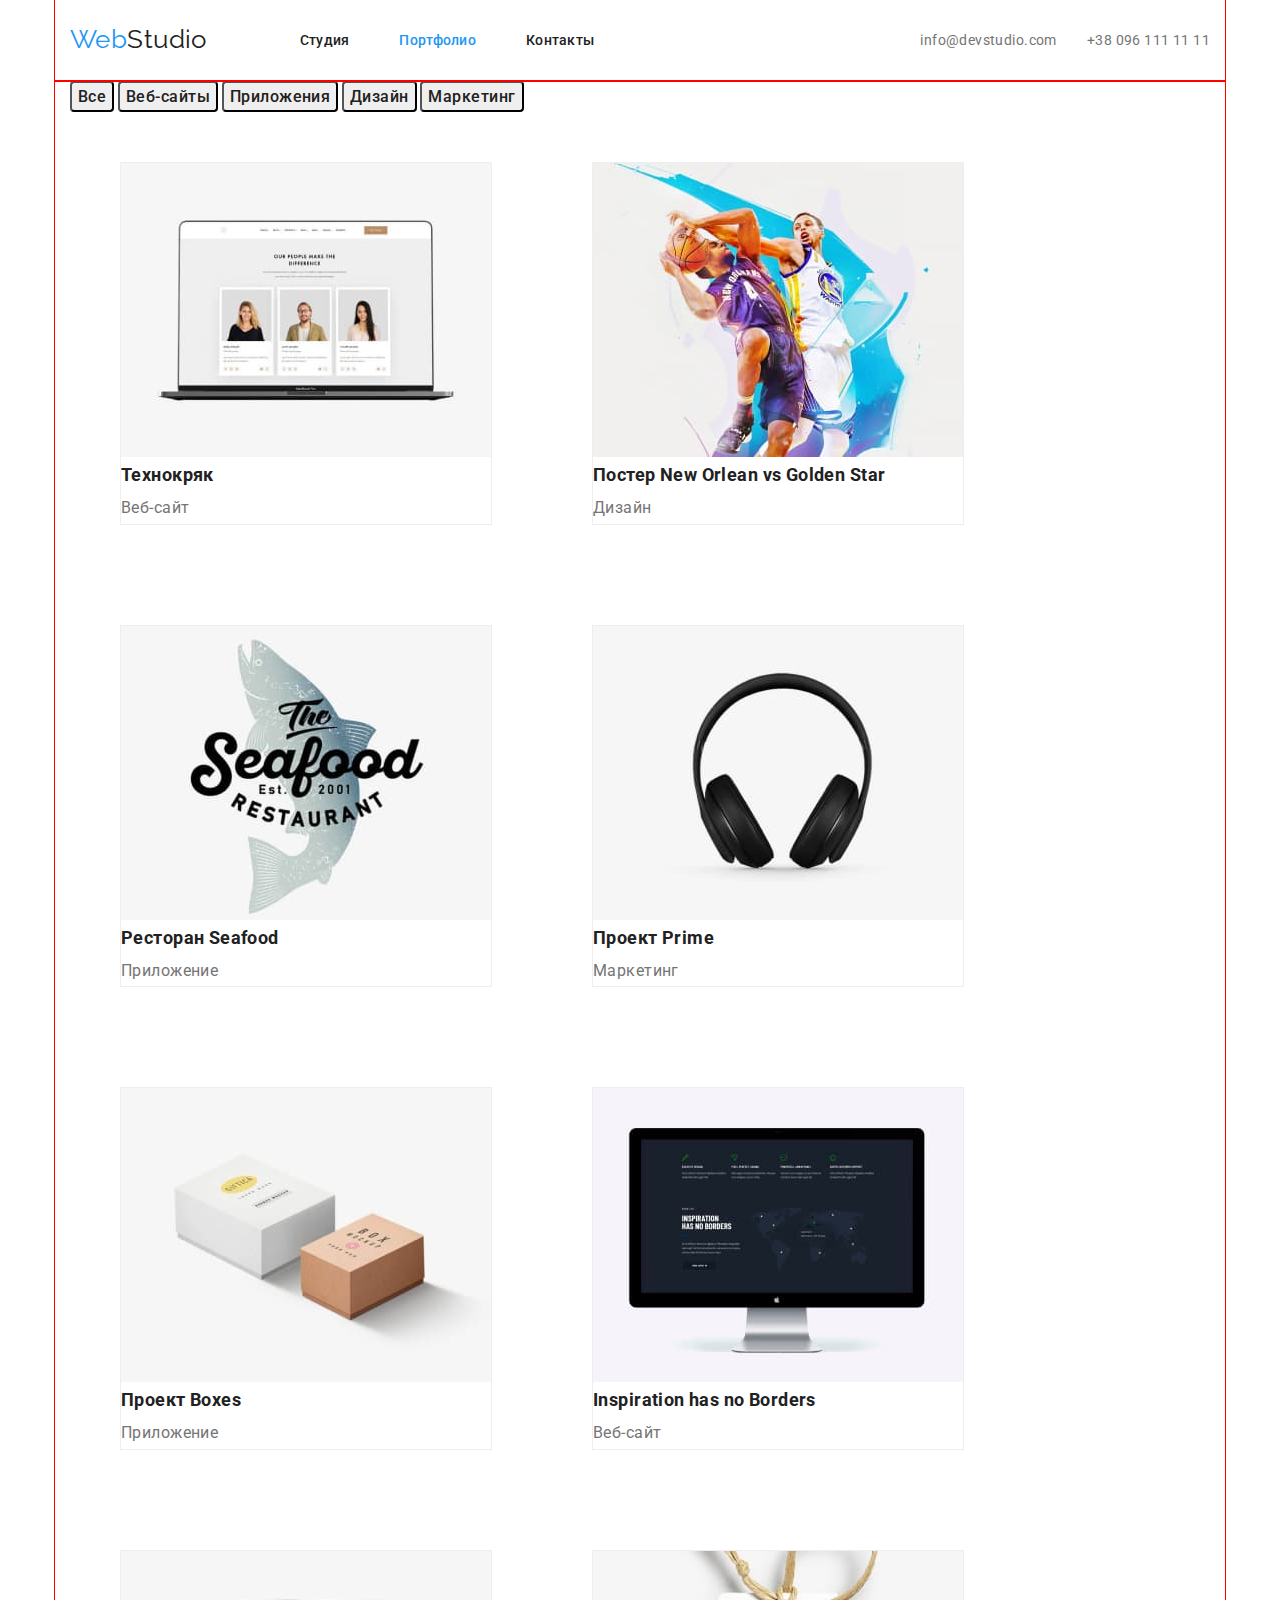
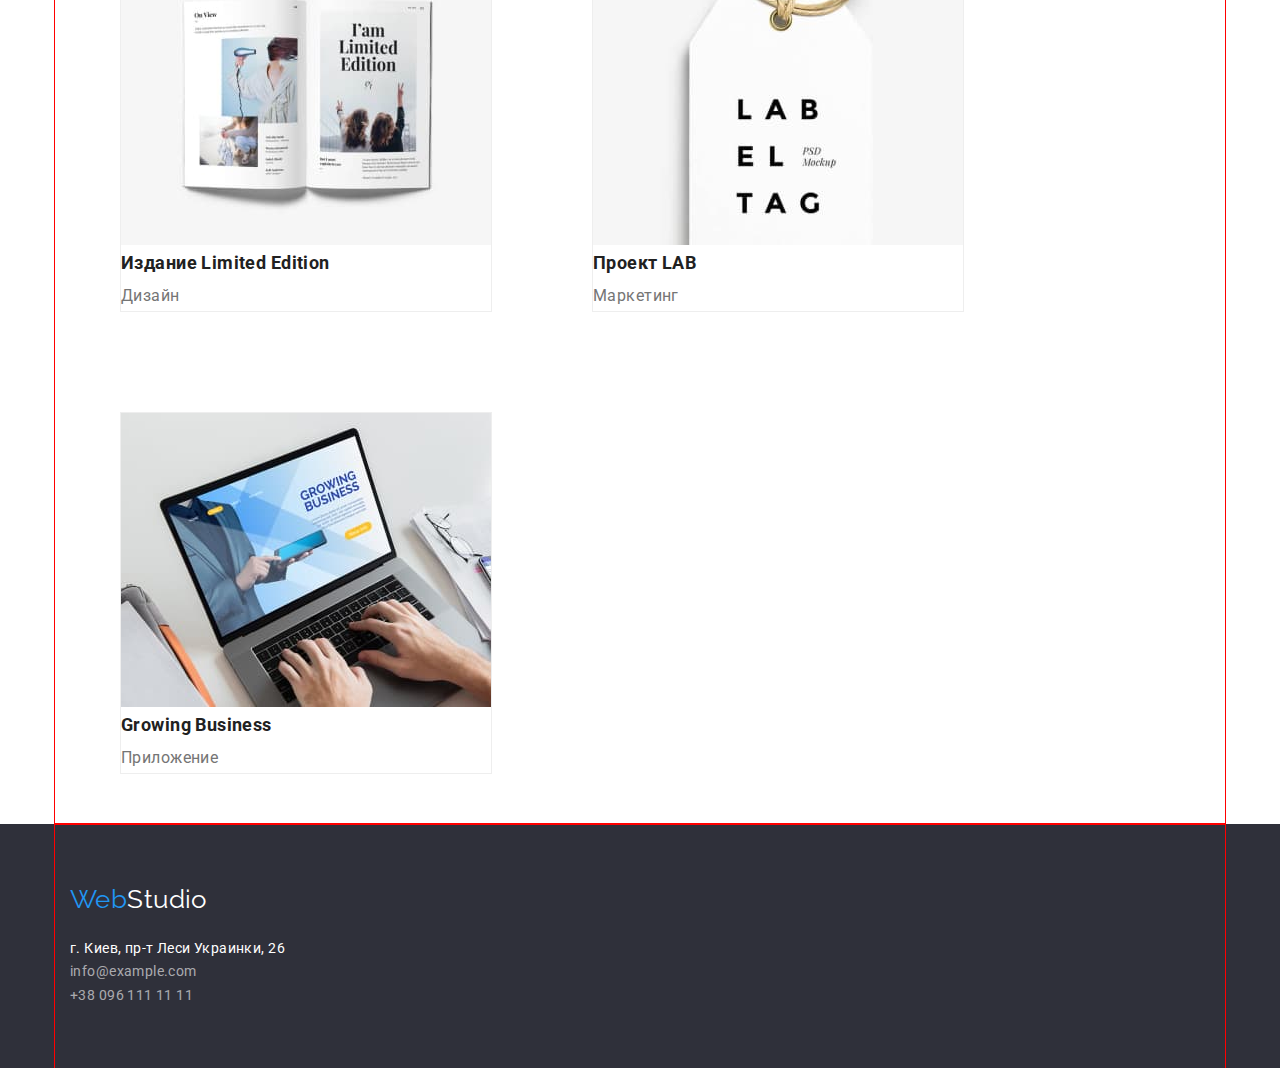
==== portfolio.html @ 884c1328 "summary" ====
<!DOCTYPE html>
<html lang="ru">
  <head>
    <meta charset="UTF-8" />
    <meta http-equiv="X-UA-Compatible" content="IE=edge" />
    <meta name="viewport" content="width=device-width, initial-scale=1.0" />
    <title>WebStudio</title>
    <link rel="preconnect" href="https://fonts.googleapis.com">
<link rel="preconnect" href="https://fonts.gstatic.com" crossorigin>
<link href="https://fonts.googleapis.com/css2?family=Raleway:wght@700&family=Roboto:wght@400;500;700;900&display=swap" rel="stylesheet">
<link rel="stylesheet" href="https://cdnjs.cloudflare.com/ajax/libs/modern-normalize/1.0.0/modern-normalize.min.css" />
<link rel="stylesheet" href="./css/styles.css" />
  </head>
  <body>
    <!--Header-->
  
    <header class="header-list">
      <div class="container header-container">
         <a class="header-logo link"href="./index.html" ">Web<span class="part-logo-black">Studio</span></a>
        <nav>
         <ul class="site-nav list">
          <li class="site-nav-item"><a class="header-link link" href="./index.html">Студия</a></li>
          <li class="site-nav-item"><a class="header-link link current" href="./portfolio.html">Портфолио</a></li>
          <li class="site-nav-item"><a class="header-link link" href="Контакты">Контакты</a></li>
        </ul>     
      </nav>
      <ul class="cont list">
        <li class="cont-nav-item"><a class="header-cont link"href="info@devstudio.com">info@devstudio.com</a></li>
        <li class="cont-nav-item="><a class="header-cont link"href="+380961111111">+38 096 111 11 11</a></li>
      </ul>
      </div>
    </header>
    <!--Main-->
    <main>
      <!--Navigation-->
      <section class="portfolio">
        <div class="container portfolio-container">
        <h1 hidden>Портфолио</h1>
      <div>
        <button class="button-primary link" type="button">Все</button>
        <button class="button-primary link" type="button">Веб-сайты</button>
        <button class="button-primary link" type="button">Приложения</button>
        <button class="button-primary link" type="button">Дизайн</button>
        <button class="button-primary link" type="button">Маркетинг</button>
      </div>
        
      <!--Portfolio-->
        <ul class="title-portfolio">
          <li class="title-item">
            <img src="./image/1.jpg" alt="logo seafood"  width="370" />
            <h2 class="portfolio-text">Технокряк</h2>
            <p class=" portfolio-work">Веб-сайт</p>
          </li>
          <li class="title-item">
            <img class="img-p" src="./image/2.jpg" alt="logo seafood" width="370" />
            <h2 class="portfolio-text">Постер New Orlean vs Golden Star</h2>
            <p class=" portfolio-work">Дизайн</p>
          </li>
          <li class="title-item">
            <img class="img-p" src="./image/3.jpg" alt="logo seafood" width="370" />
            <h2 class="portfolio-text">Ресторан Seafood</h2>
            <p class=" portfolio-work">Приложение</p>
          </li>
          <li class="title-item">
            <img class="img-p" src="./image/4.jpg" alt="logo seafood"width="370" />
            <h2 class="portfolio-text">Проект Prime</h2>
            <p class=" portfolio-work">Маркетинг</p>
          </li>
          <li class="title-item">
            <img class="img-p" src="./image/5.jpg" alt="logo seafood" width="370" />
            <h2 class="portfolio-text">Проект Boxes</h2>
            <p class=" portfolio-work">Приложение</p>
          </li>
          <li class="title-item">
            <img class="img-p" src="./image/6.jpg" alt="logo seafood"width="370" />
            <h2 class="portfolio-text">Inspiration has no Borders</h2>
            <p class=" portfolio-work">Веб-сайт</p>
          </li>
          <li class="title-item">
            <img class="img-p" src="./image/7.jpg" alt="logo seafood"width="370" />
            <h2 class="portfolio-text">Издание Limited Edition</h2>
            <p class=" portfolio-work">Дизайн</p>
          </li>
          <li class="title-item">
            <img class="img-p" src="./image/8.jpg" alt="logo seafood"width="370" />
            <h2 class="portfolio-text">Проект LAB</h2>
            <p class=" portfolio-work">Маркетинг</p>
          </li>
          <li class="title-item">
            <img class="img-p" src="./image/9.jpg" alt="logo seafood"width="370" />
            <h2 class="portfolio-text">Growing Business</h2>
            <p class=" portfolio-work">Приложение</p>
          </li>
        </ul>
        </div>
      </section>
    </main>
    <!--FOTTER-->
    <footer class="contact">
      <div class="container footer-container">
      <a class="logo-footer  link" href="./index.html">Web<span class="part-logo-white">Studio</span></a>
      </a>
      <address>
        <ul class="list footer-list">
          <li><a class="adress link" href="https://goo.gl/maps/JqqvD1ew88XBRk4v7" target="_blank">г. Киев, пр-т Леси Украинки, 26</a></li>
          <li><a class="contact link" href="#">info@example.com</a></li>
          <li><a class="contact link" href="#">+38 096 111 11 11</a></li>
        </ul>
      </div>
      </address>
    </footer>
  </body>
</html>
---- css/styles.css ----
:root {
  --primary-text-color: #2f303a;
  --title-text-color: #212121;
  --accent-color: #2196f3;
  --background-position:#ffffff ;
  --transparent-text:#757575;
  --baground-comands:#F5F4FA;
}




body {
  background-color: var(--background-position);
  color: var(--title-text-color);
  font-family: "Roboto", sans-serif;
  font-size: 14px;
  letter-spacing: 0.03em; 
}

.container{
  width: 1170px;
  padding-left: 15px;
  padding-right: 15px;
  margin-left: auto;
  margin-right: auto;
  outline: 1px solid red;
  
}

h1,
h2,
h3,
h4,
p,
ul {
  margin-bottom: 0;
  margin-top: 0;
}

img {
  display: block;
  max-width: 100%;
  height: auto;
  flex: 0 0 auto;
}
li {
  list-style-type: none;
}

.link,
.list {
  list-style: none;
  text-decoration: none;
}
.list {
   padding: 0;

}

/* header-list */

.header-list { 
    background-color: #fff;
    
}
.header-container {
  display: flex;
  align-items: center;
}


.header-logo { 
    display: block;
    padding-top: 24px;
    padding-bottom: 25px;
    font-family: Raleway;
    font-style: 700;
    font-size: 26px;
    line-height: 1.2;
    color: var(--accent-color);
    margin-right: 93px;

}

.logo-footer {
  font-family: Raleway;
  font-style: 700;
  font-size: 26px;
  line-height: 1.2;
  color: var(--accent-color);
  
}
.part-logo-white {
  color:var(--background-position);
}
.part-logo-black {
  color:var(--title-text-color);
}
/* Шапка */

.site-nav {
  display: flex;
  align-items: center;
  flex-direction: row;

}
/* .site-nav-item:not(:last-child) {
  margin-top: 25px;
} */
.site-nav .current {
  color: var(--accent-color)
 
}

.header-link {
  display: block;
  padding-top: 32px;
  padding-bottom: 32px;  
  margin-right: 50px;
}


.site-nav .link {
  font-family: Roboto;
  font-weight: 500;
  color: var(--title-text-color);
  font-size: 14px;
  line-height: 1.1;
  letter-spacing: 0.02em;
}
.site-nav .link:hover,
.site-nav .link:focus {
  color: var(--accent-color);
}
.site-nav .current {
  color: var(--accent-color);
}

.cont {
  display: flex;
  margin-left: auto;
  display: flex;
  align-items: center;
  flex-direction: row;

}
.header-cont{
    display: block;
    padding-top: 32px;
    padding-bottom: 32px;
    margin-left: 30px;
   
}


.cont .link {
  font-family: Roboto;
  color: var(--transparent-text);
  font-style: 500;
  font-size: 14px;
  line-height: 1.2;
}

.cont .link:hover,
.cont .link:focus {
  color: var(--accent-color);
}

             /* Main */
.decision {
  background: var(--primary-text-color);
  text-align: center;
 
}

.decision-container{
  display: block; 
  padding-top: 200px;
  padding-bottom: 280px;

}

.container .decision-bg{
 width: 696px;
 height: 120px;
}

.decision-bg {
  word-wrap:normal;
  color: var(--background-position);
  font-family: Roboto;
  font-size: 44px;
  line-height: 1.4;
  font-weight: 900;
  letter-spacing: 0.06em;
  text-transform: uppercase;
 
}

                 /* Button */
.button-dec {
  font-family: Roboto;
  margin-top: 30px;
  color: var(--background-position);
  font-size: 16px;
  line-height: 1.9;
  cursor: pointer;
  background: var(--accent-color);
  border-radius: 4px;
  min-width: 200px;
  height: 50px;
}


.features-grup {
  columns: 4;
  
}

.text {
  color: var(--transparent-text);
  font-style: normal;
  font-family: Roboto;
  font-size: 14px;
  line-height: 1.2;

}

.features-container { 
  display:flex;
  margin-top: 94px;
  margin-bottom: 94px;
  padding-left:0 ;
  padding: auto;
}
.grup-text{
  display: block;
  padding-top: 10px;
  
}
.section-title {
  color: var(--title-text-color);
  font-family: Roboto;
  font-weight: 700;
  font-size: 14px;
  line-height: 1.2;
  text-transform: uppercase;
}


/* Product */

.product-container{
  display: block;

}
.product-second {
  text-align: center;
 
}

.about-item:not(:last-child){
  margin-right: 30px; 
}
.about-img{
  margin-top: 0px;
  margin-bottom: 0;

}


.product-list{
  display: flex;
  margin-top: 50px;
  margin-bottom: 94px;
  padding-right: 50px;
  min-width: 370px;
  min-height: 294px;
}
.product-second,
.comands-second {
  color: var(--title-text-color);
  font-family: Roboto;
  font-style: 700;
  font-size: 36px;
  line-height: 1.2;
  text-align: center;
  padding-top: 94px;
}
 
/* Comands */

.comands{
  background-color:var(--baground-comands);
}

.comands-title {
  display: block;
  padding-bottom: 10px;
  font-family: Roboto;
  font-size: 16px;
  line-height: 1.2;
  text-align: center;
  margin-top: 30px;

}

.comands-list{
    display: flex;
    margin-top: 50px; 
    padding-bottom: 94px;  
}

.comands-about-item{
  width: 270px;
  height: 368px; 
  padding-bottom: 108px;
  margin-left: 0;
  background:var(--background-position);
  box-shadow: 0px 1px 3px rgba(0, 0, 0, 0.12), 0px 1px 1px rgba(0, 0, 0, 0.14), 0px 2px 1px rgba(0, 0, 0, 0.2);
  border-radius: 0px 0px 4px 4px;
}

.comands-about-item:not(:last-child){
margin-right: 30px;
}

.text-com {
  color: var(--transparent-text);
  font-family: Roboto;
  font-size: 16px;
  line-height: 1.2;
  text-align: center;
 padding-bottom: 30px;
}
/* Footer */
.contact {
  background-color: var(--primary-text-color);
}
.adress {
  color: var(--background-position);
  font-family: Roboto;
  font-style: 500;
  font-size: 14px;
  line-height: 1.77;
  font-style: normal;
  letter-spacing: 0.03em;
}

.adress .link:hover,
.adress .link:focus {
  color: var(--accent-color);
}
.contact.link {
  color: rgba(255, 255, 255, 0.6);
  font-family: Roboto;
  font-style: 500;
  font-size: 14px;
  font-style: normal;
  line-height: 1.7;
}
.contact .link:hover,
.contact .link:focus {
  color: var(--accent-color);
  
}

.footer-container{
  display: block;
  padding-top: 60px;
}
.footer-list{
  margin-top: 20px;
  padding-bottom: 60px;
}
/* Portfolio */

.portfolio-text {
  font-family: Roboto;
  font-weight: 700;
  font-size: 18px;
  line-height: 2;
  color: var(--title-text-color)
}

.portfolio-work {
  color: var(--transparent-text);
  font-family: Roboto;
  font-size: 16px;
  line-height: 1.9;
}
.button-primary {
  font-family: Roboto;
  color: var(--title-text-color);
  font-weight: 500;
  font-style: 400;
  font-size: 16px;
  line-height: 1.6;
  cursor: pointer;
  border-radius: 4px;
  text-align: center;
  letter-spacing: 0.03em
 
}

.button-primary:hover,
.button-primary:focus {
  background: var(--accent-color);
  color: var(--background-position);
}

.title-portfolio{
  display: flex;
  flex-wrap:wrap;
  padding: 0;
 list-style: none;
  
}
.title-item {
  margin: 50px; 
  border: 1px solid #EEEEEE;
 
}
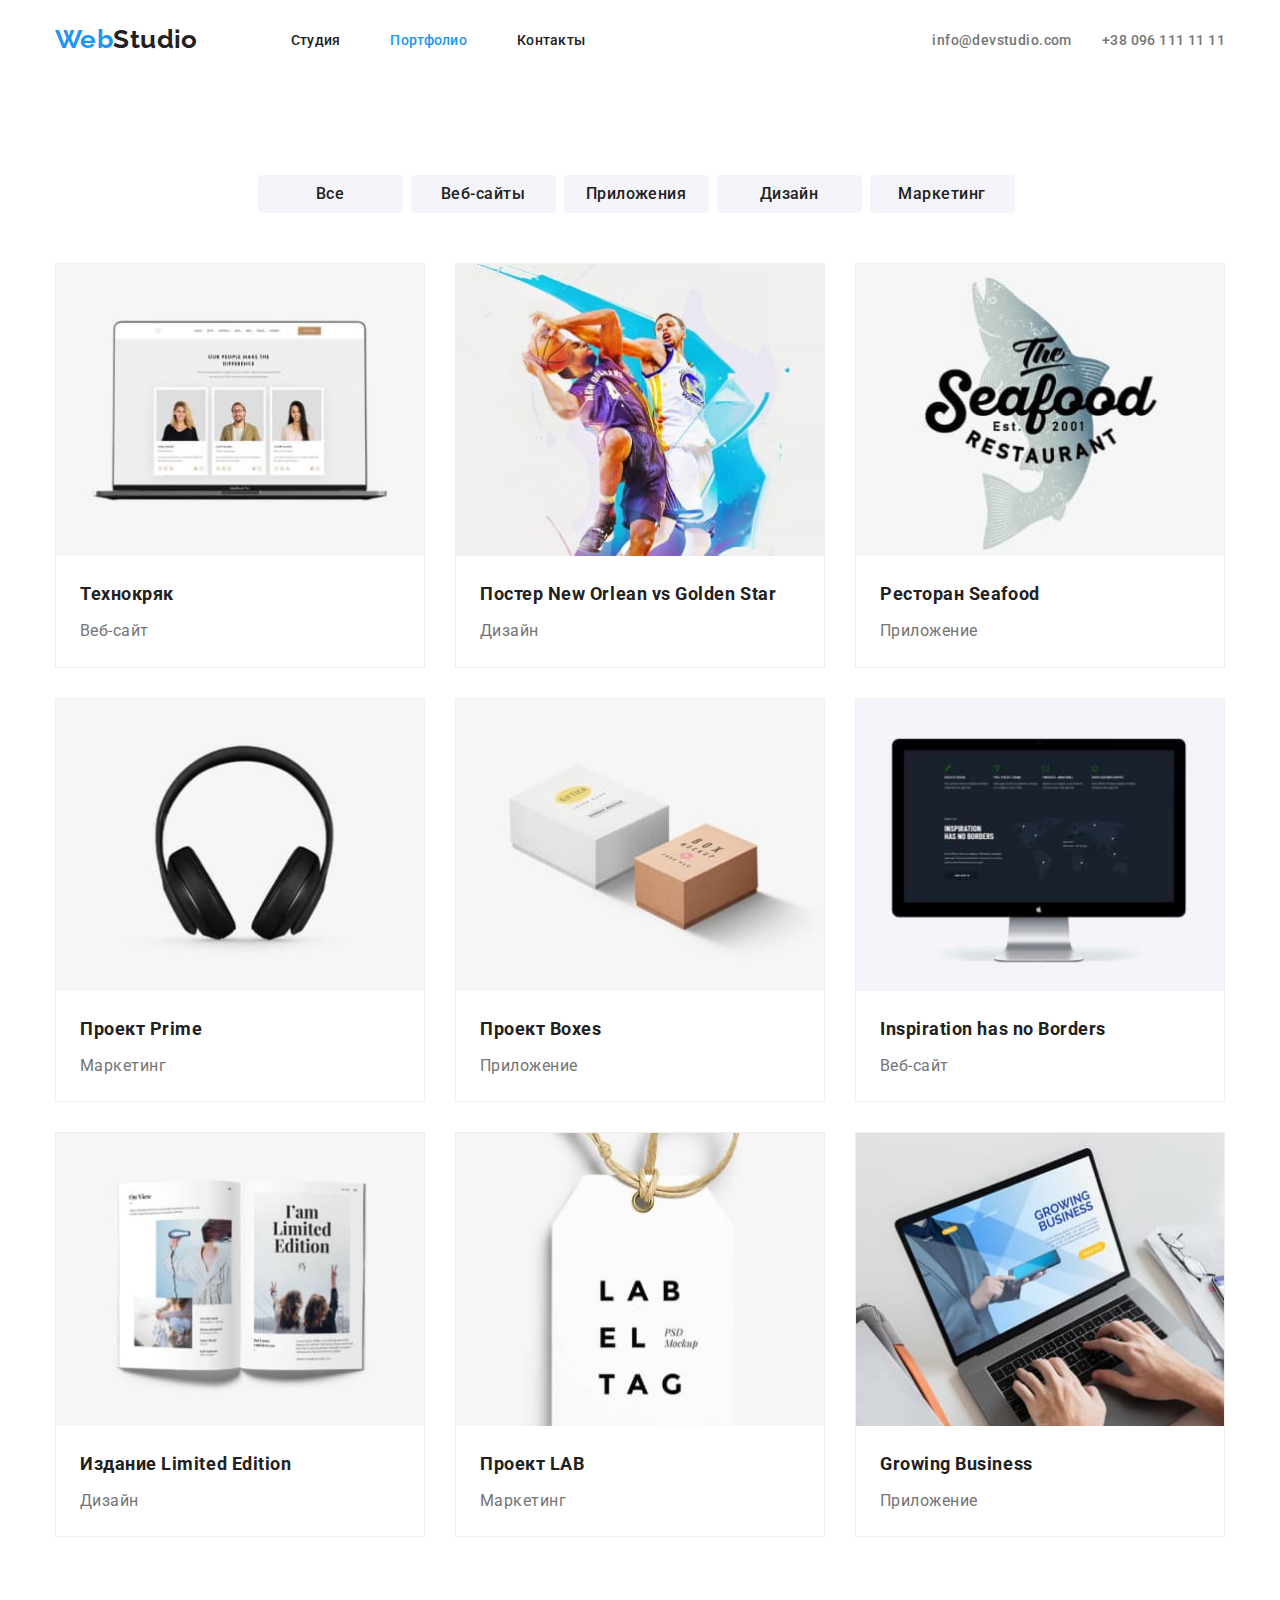
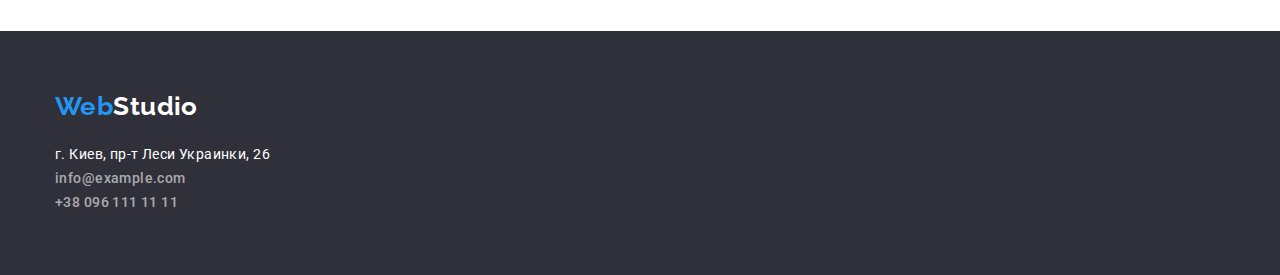
==== commit 35ae768f: "completion" ====
--- a/portfolio.html
+++ b/portfolio.html
@@ -36,57 +36,56 @@
       <section class="portfolio">
         <div class="container portfolio-container">
         <h1 hidden>Портфолио</h1>
-      <div>
+      <div class="button-container">
         <button class="button-primary link" type="button">Все</button>
         <button class="button-primary link" type="button">Веб-сайты</button>
         <button class="button-primary link" type="button">Приложения</button>
         <button class="button-primary link" type="button">Дизайн</button>
         <button class="button-primary link" type="button">Маркетинг</button>
-      </div>
-        
+      </div>  
       <!--Portfolio-->
-        <ul class="title-portfolio">
-          <li class="title-item">
+        <ul class="title-portfolio card-set ">
+          <li class="title-item card-set-item">
             <img src="./image/1.jpg" alt="logo seafood"  width="370" />
             <h2 class="portfolio-text">Технокряк</h2>
             <p class=" portfolio-work">Веб-сайт</p>
           </li>
-          <li class="title-item">
+          <li class="title-item card-set-item">
             <img class="img-p" src="./image/2.jpg" alt="logo seafood" width="370" />
             <h2 class="portfolio-text">Постер New Orlean vs Golden Star</h2>
             <p class=" portfolio-work">Дизайн</p>
           </li>
-          <li class="title-item">
+          <li class="title-item card-set-item">
             <img class="img-p" src="./image/3.jpg" alt="logo seafood" width="370" />
             <h2 class="portfolio-text">Ресторан Seafood</h2>
             <p class=" portfolio-work">Приложение</p>
           </li>
-          <li class="title-item">
+          <li class="title-item card-set-item">
             <img class="img-p" src="./image/4.jpg" alt="logo seafood"width="370" />
             <h2 class="portfolio-text">Проект Prime</h2>
             <p class=" portfolio-work">Маркетинг</p>
           </li>
-          <li class="title-item">
+          <li class="title-item card-set-item">
             <img class="img-p" src="./image/5.jpg" alt="logo seafood" width="370" />
             <h2 class="portfolio-text">Проект Boxes</h2>
             <p class=" portfolio-work">Приложение</p>
           </li>
-          <li class="title-item">
+          <li class="title-item card-set-item">
             <img class="img-p" src="./image/6.jpg" alt="logo seafood"width="370" />
             <h2 class="portfolio-text">Inspiration has no Borders</h2>
             <p class=" portfolio-work">Веб-сайт</p>
           </li>
-          <li class="title-item">
+          <li class="title-item card-set-item">
             <img class="img-p" src="./image/7.jpg" alt="logo seafood"width="370" />
             <h2 class="portfolio-text">Издание Limited Edition</h2>
             <p class=" portfolio-work">Дизайн</p>
           </li>
-          <li class="title-item">
+          <li class="title-item card-set-item">
             <img class="img-p" src="./image/8.jpg" alt="logo seafood"width="370" />
             <h2 class="portfolio-text">Проект LAB</h2>
             <p class=" portfolio-work">Маркетинг</p>
           </li>
-          <li class="title-item">
+          <li class="title-item card-set-item">
             <img class="img-p" src="./image/9.jpg" alt="logo seafood"width="370" />
             <h2 class="portfolio-text">Growing Business</h2>
             <p class=" portfolio-work">Приложение</p>
@@ -98,13 +97,13 @@
     <!--FOTTER-->
     <footer class="contact">
       <div class="container footer-container">
-      <a class="logo-footer  link" href="./index.html">Web<span class="part-logo-white">Studio</span></a>
+      <a class="logo-footer link" href="./index.html">Web<span class="part-logo-white">Studio</span></a>
       </a>
       <address>
-        <ul class="list footer-list">
+        <ul class="footer-list list">
           <li><a class="adress link" href="https://goo.gl/maps/JqqvD1ew88XBRk4v7" target="_blank">г. Киев, пр-т Леси Украинки, 26</a></li>
-          <li><a class="contact link" href="#">info@example.com</a></li>
-          <li><a class="contact link" href="#">+38 096 111 11 11</a></li>
+          <li><a class="contact-link link" href="#">info@example.com</a></li>
+          <li><a class="contact-link link" href="#">+38 096 111 11 11</a></li>
         </ul>
       </div>
       </address>
--- a/css/styles.css
+++ b/css/styles.css
@@ -5,9 +5,12 @@
   --background-position:#ffffff ;
   --transparent-text:#757575;
   --baground-comands:#F5F4FA;
-}
-
-
+
+
+
+  --items: 3;
+  --indent: 30px;
+}
 
 
 body {
@@ -19,12 +22,11 @@
 }
 
 .container{
-  width: 1170px;
+  width: 1200px;
   padding-left: 15px;
   padding-right: 15px;
   margin-left: auto;
   margin-right: auto;
-  outline: 1px solid red;
   
 }
 
@@ -36,14 +38,35 @@
 ul {
   margin-bottom: 0;
   margin-top: 0;
+  padding: 0;
 }
 
 img {
   display: block;
   max-width: 100%;
   height: auto;
-  flex: 0 0 auto;
-}
+}
+
+/*сітка flex-box */
+.card-set{
+  display:flex;
+  flex-wrap:wrap;
+  padding-top: 50px;
+  margin: calc(-1 * var(--indent) / 2); 
+  
+}
+
+.card-set-item{ 
+margin: calc(var(--indent) / 2); 
+flex-basis:calc((100% - var(--indent) *  var(--items)) / var(--items)) ;
+}
+
+.section{
+  padding-top:94px;
+  padding-bottom:94px;
+  
+}
+
 li {
   list-style-type: none;
 }
@@ -75,7 +98,7 @@
     padding-top: 24px;
     padding-bottom: 25px;
     font-family: Raleway;
-    font-style: 700;
+    font-weight: 700;
     font-size: 26px;
     line-height: 1.2;
     color: var(--accent-color);
@@ -85,7 +108,7 @@
 
 .logo-footer {
   font-family: Raleway;
-  font-style: 700;
+  font-weight: 700;
   font-size: 26px;
   line-height: 1.2;
   color: var(--accent-color);
@@ -157,7 +180,7 @@
 .cont .link {
   font-family: Roboto;
   color: var(--transparent-text);
-  font-style: 500;
+  font-weight: 500;
   font-size: 14px;
   line-height: 1.2;
 }
@@ -171,19 +194,20 @@
 .decision {
   background: var(--primary-text-color);
   text-align: center;
+  padding-top: 200px;
+  padding-bottom: 200px;
+
  
 }
 
 .decision-container{
   display: block; 
-  padding-top: 200px;
-  padding-bottom: 280px;
-
+  
 }
 
 .container .decision-bg{
  width: 696px;
- height: 120px;
+
 }
 
 .decision-bg {
@@ -203,6 +227,7 @@
   font-family: Roboto;
   margin-top: 30px;
   color: var(--background-position);
+  font-weight: 700;
   font-size: 16px;
   line-height: 1.9;
   cursor: pointer;
@@ -210,6 +235,8 @@
   border-radius: 4px;
   min-width: 200px;
   height: 50px;
+  letter-spacing:0.06em ;
+  border: none;
 }
 
 
@@ -227,16 +254,11 @@
 
 }
 
-.features-container { 
-  display:flex;
-  margin-top: 94px;
-  margin-bottom: 94px;
-  padding-left:0 ;
-  padding: auto;
-}
+
 .grup-text{
   display: block;
-  padding-top: 10px;
+  margin-top: 10px;
+  line-height: 24px;
   
 }
 .section-title {
@@ -253,6 +275,7 @@
 
 .product-container{
   display: block;
+  margin-bottom: 94px;
 
 }
 .product-second {
@@ -273,20 +296,21 @@
 .product-list{
   display: flex;
   margin-top: 50px;
-  margin-bottom: 94px;
-  padding-right: 50px;
-  min-width: 370px;
-  min-height: 294px;
-}
+  
+}
+.product{
+  padding-top: 0;
+}
+  
 .product-second,
 .comands-second {
   color: var(--title-text-color);
   font-family: Roboto;
-  font-style: 700;
+  font-weight: 700;
   font-size: 36px;
   line-height: 1.2;
   text-align: center;
-  padding-top: 94px;
+  
 }
  
 /* Comands */
@@ -297,7 +321,7 @@
 
 .comands-title {
   display: block;
-  padding-bottom: 10px;
+  margin-bottom: 10px;
   font-family: Roboto;
   font-size: 16px;
   line-height: 1.2;
@@ -309,13 +333,12 @@
 .comands-list{
     display: flex;
     margin-top: 50px; 
-    padding-bottom: 94px;  
+   
 }
 
 .comands-about-item{
   width: 270px;
   height: 368px; 
-  padding-bottom: 108px;
   margin-left: 0;
   background:var(--background-position);
   box-shadow: 0px 1px 3px rgba(0, 0, 0, 0.12), 0px 1px 1px rgba(0, 0, 0, 0.14), 0px 2px 1px rgba(0, 0, 0, 0.2);
@@ -332,12 +355,15 @@
   font-size: 16px;
   line-height: 1.2;
   text-align: center;
- padding-bottom: 30px;
+  padding-bottom: 30px;
 }
 /* Footer */
 .contact {
   background-color: var(--primary-text-color);
-}
+  padding-top: 60px;
+  padding-bottom: 60px;
+}
+
 .adress {
   color: var(--background-position);
   font-family: Roboto;
@@ -346,19 +372,24 @@
   line-height: 1.77;
   font-style: normal;
   letter-spacing: 0.03em;
+  padding-bottom: 9px;
 }
 
 .adress .link:hover,
 .adress .link:focus {
   color: var(--accent-color);
 }
-.contact.link {
+
+
+.contact-link {
   color: rgba(255, 255, 255, 0.6);
   font-family: Roboto;
-  font-style: 500;
+  font-weight: 500;
   font-size: 14px;
   font-style: normal;
   line-height: 1.7;
+  padding-bottom: 9px;
+ 
 }
 .contact .link:hover,
 .contact .link:focus {
@@ -368,20 +399,29 @@
 
 .footer-container{
   display: block;
-  padding-top: 60px;
 }
 .footer-list{
   margin-top: 20px;
-  padding-bottom: 60px;
+ 
+ 
+
 }
 /* Portfolio */
 
+
+.portfolio-container { 
+  margin-top: 94px;
+  margin-bottom: 94px;
+}
 .portfolio-text {
+  color: var(--title-text-color)
   font-family: Roboto;
   font-weight: 700;
   font-size: 18px;
   line-height: 2;
-  color: var(--title-text-color)
+  letter-spacing: 0.03em;
+  padding-top:20px;
+  padding-left:24px
 }
 
 .portfolio-work {
@@ -389,18 +429,27 @@
   font-family: Roboto;
   font-size: 16px;
   line-height: 1.9;
+  letter-spacing: 0.03em;
+  padding-top:4px;
+  padding-bottom:20px;
+  padding-left:24px
+
 }
 .button-primary {
   font-family: Roboto;
   color: var(--title-text-color);
+  background: var(--baground-comands);
   font-weight: 500;
-  font-style: 400;
   font-size: 16px;
   line-height: 1.6;
   cursor: pointer;
+  text-align: center;
+  letter-spacing: 0.03em;
+  margin-right: 8px;
   border-radius: 4px;
-  text-align: center;
-  letter-spacing: 0.03em
+  border: none;
+  width: 145px;
+  height: 38px;
  
 }
 
@@ -409,18 +458,18 @@
   background: var(--accent-color);
   color: var(--background-position);
 }
+.button-container { 
+  display: flex;
+  justify-content:center;
+
+ 
+}
 
 .title-portfolio{
-  display: flex;
-  flex-wrap:wrap;
-  padding: 0;
- list-style: none;
-  
-}
-.title-item {
-  margin: 50px; 
-  border: 1px solid #EEEEEE;
- 
-}
-
-  +  list-style: none;
+  box-sizing: border-box; 
+}
+
+.title-item{
+border: 1px solid #EEEEEE; 
+}
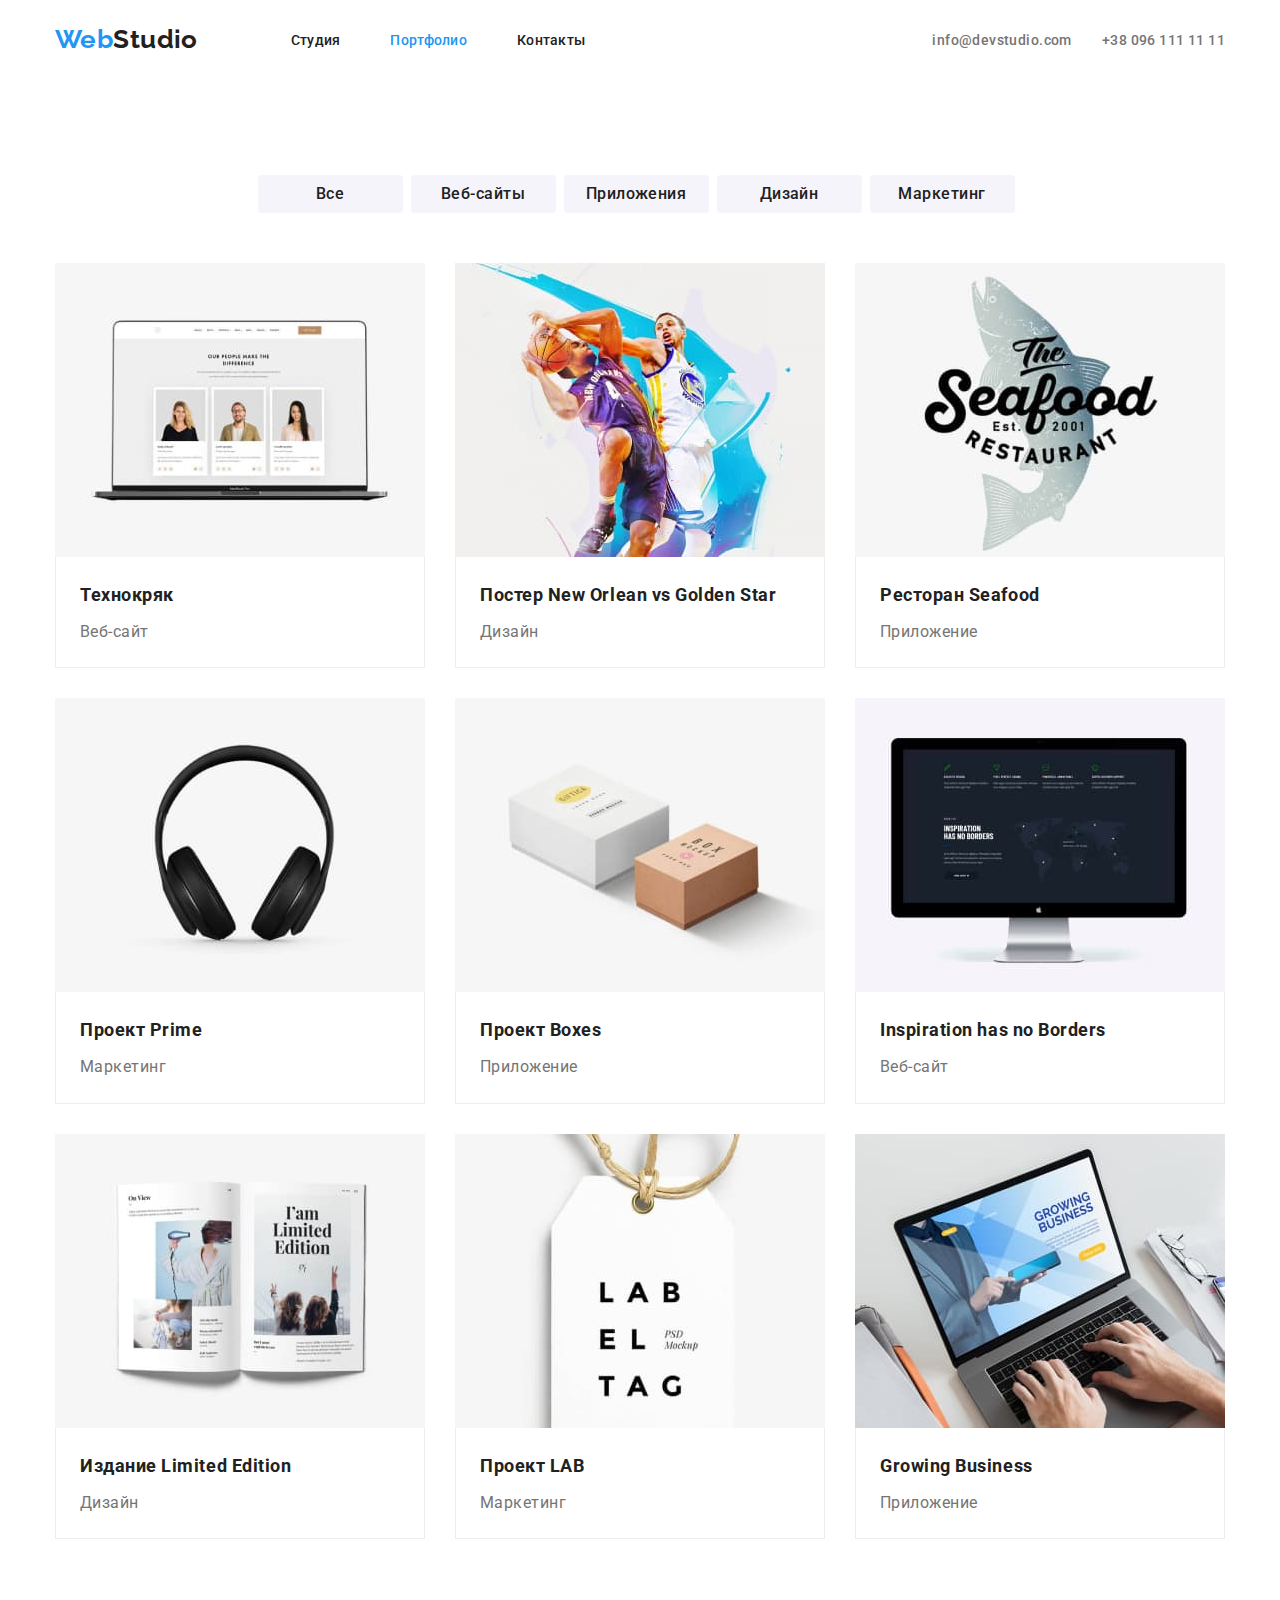
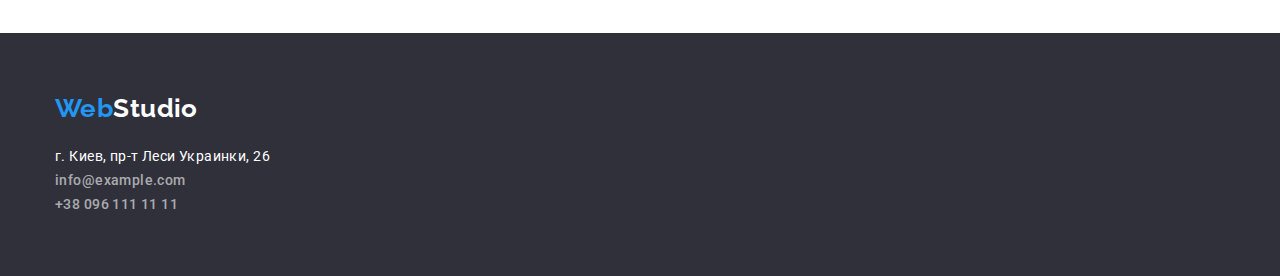
==== commit f79f7d1c: "edits" ====
--- a/portfolio.html
+++ b/portfolio.html
@@ -47,48 +47,66 @@
         <ul class="title-portfolio card-set ">
           <li class="title-item card-set-item">
             <img src="./image/1.jpg" alt="logo seafood"  width="370" />
+            <div class="portfolio-text-work">
             <h2 class="portfolio-text">Технокряк</h2>
             <p class=" portfolio-work">Веб-сайт</p>
+            </div>
           </li>
           <li class="title-item card-set-item">
             <img class="img-p" src="./image/2.jpg" alt="logo seafood" width="370" />
+            <div class="portfolio-text-work">
             <h2 class="portfolio-text">Постер New Orlean vs Golden Star</h2>
             <p class=" portfolio-work">Дизайн</p>
+          </div>
           </li>
           <li class="title-item card-set-item">
             <img class="img-p" src="./image/3.jpg" alt="logo seafood" width="370" />
+            <div class="portfolio-text-work"> 
             <h2 class="portfolio-text">Ресторан Seafood</h2>
             <p class=" portfolio-work">Приложение</p>
+          </div>
           </li>
           <li class="title-item card-set-item">
             <img class="img-p" src="./image/4.jpg" alt="logo seafood"width="370" />
+            <div class="portfolio-text-work"> 
             <h2 class="portfolio-text">Проект Prime</h2>
             <p class=" portfolio-work">Маркетинг</p>
+          </div>
           </li>
           <li class="title-item card-set-item">
             <img class="img-p" src="./image/5.jpg" alt="logo seafood" width="370" />
+            <div class="portfolio-text-work">
             <h2 class="portfolio-text">Проект Boxes</h2>
             <p class=" portfolio-work">Приложение</p>
+          </div>
           </li>
           <li class="title-item card-set-item">
             <img class="img-p" src="./image/6.jpg" alt="logo seafood"width="370" />
+            <div class="portfolio-text-work"> 
             <h2 class="portfolio-text">Inspiration has no Borders</h2>
             <p class=" portfolio-work">Веб-сайт</p>
+          </div>
           </li>
           <li class="title-item card-set-item">
             <img class="img-p" src="./image/7.jpg" alt="logo seafood"width="370" />
+            <div class="portfolio-text-work"> 
             <h2 class="portfolio-text">Издание Limited Edition</h2>
             <p class=" portfolio-work">Дизайн</p>
+          </div>
           </li>
           <li class="title-item card-set-item">
             <img class="img-p" src="./image/8.jpg" alt="logo seafood"width="370" />
+            <div class="portfolio-text-work">
             <h2 class="portfolio-text">Проект LAB</h2>
             <p class=" portfolio-work">Маркетинг</p>
+          </div>
           </li>
           <li class="title-item card-set-item">
             <img class="img-p" src="./image/9.jpg" alt="logo seafood"width="370" />
+            <div class="portfolio-text-work">
             <h2 class="portfolio-text">Growing Business</h2>
             <p class=" portfolio-work">Приложение</p>
+          </div>
           </li>
         </ul>
         </div>
--- a/css/styles.css
+++ b/css/styles.css
@@ -237,6 +237,7 @@
   height: 50px;
   letter-spacing:0.06em ;
   border: none;
+ 
 }
 
 
@@ -420,19 +421,16 @@
   font-size: 18px;
   line-height: 2;
   letter-spacing: 0.03em;
-  padding-top:20px;
-  padding-left:24px
+  
 }
 
 .portfolio-work {
   color: var(--transparent-text);
-  font-family: Roboto;
+  font-family:Roboto;
   font-size: 16px;
   line-height: 1.9;
   letter-spacing: 0.03em;
   padding-top:4px;
-  padding-bottom:20px;
-  padding-left:24px
 
 }
 .button-primary {
@@ -470,6 +468,9 @@
   box-sizing: border-box; 
 }
 
-.title-item{
-border: 1px solid #EEEEEE; 
-}
+
+.portfolio-text-work{
+  padding: 20px 24px;
+  border: 1px solid #EEEEEE;
+  border-top: transparent;
+}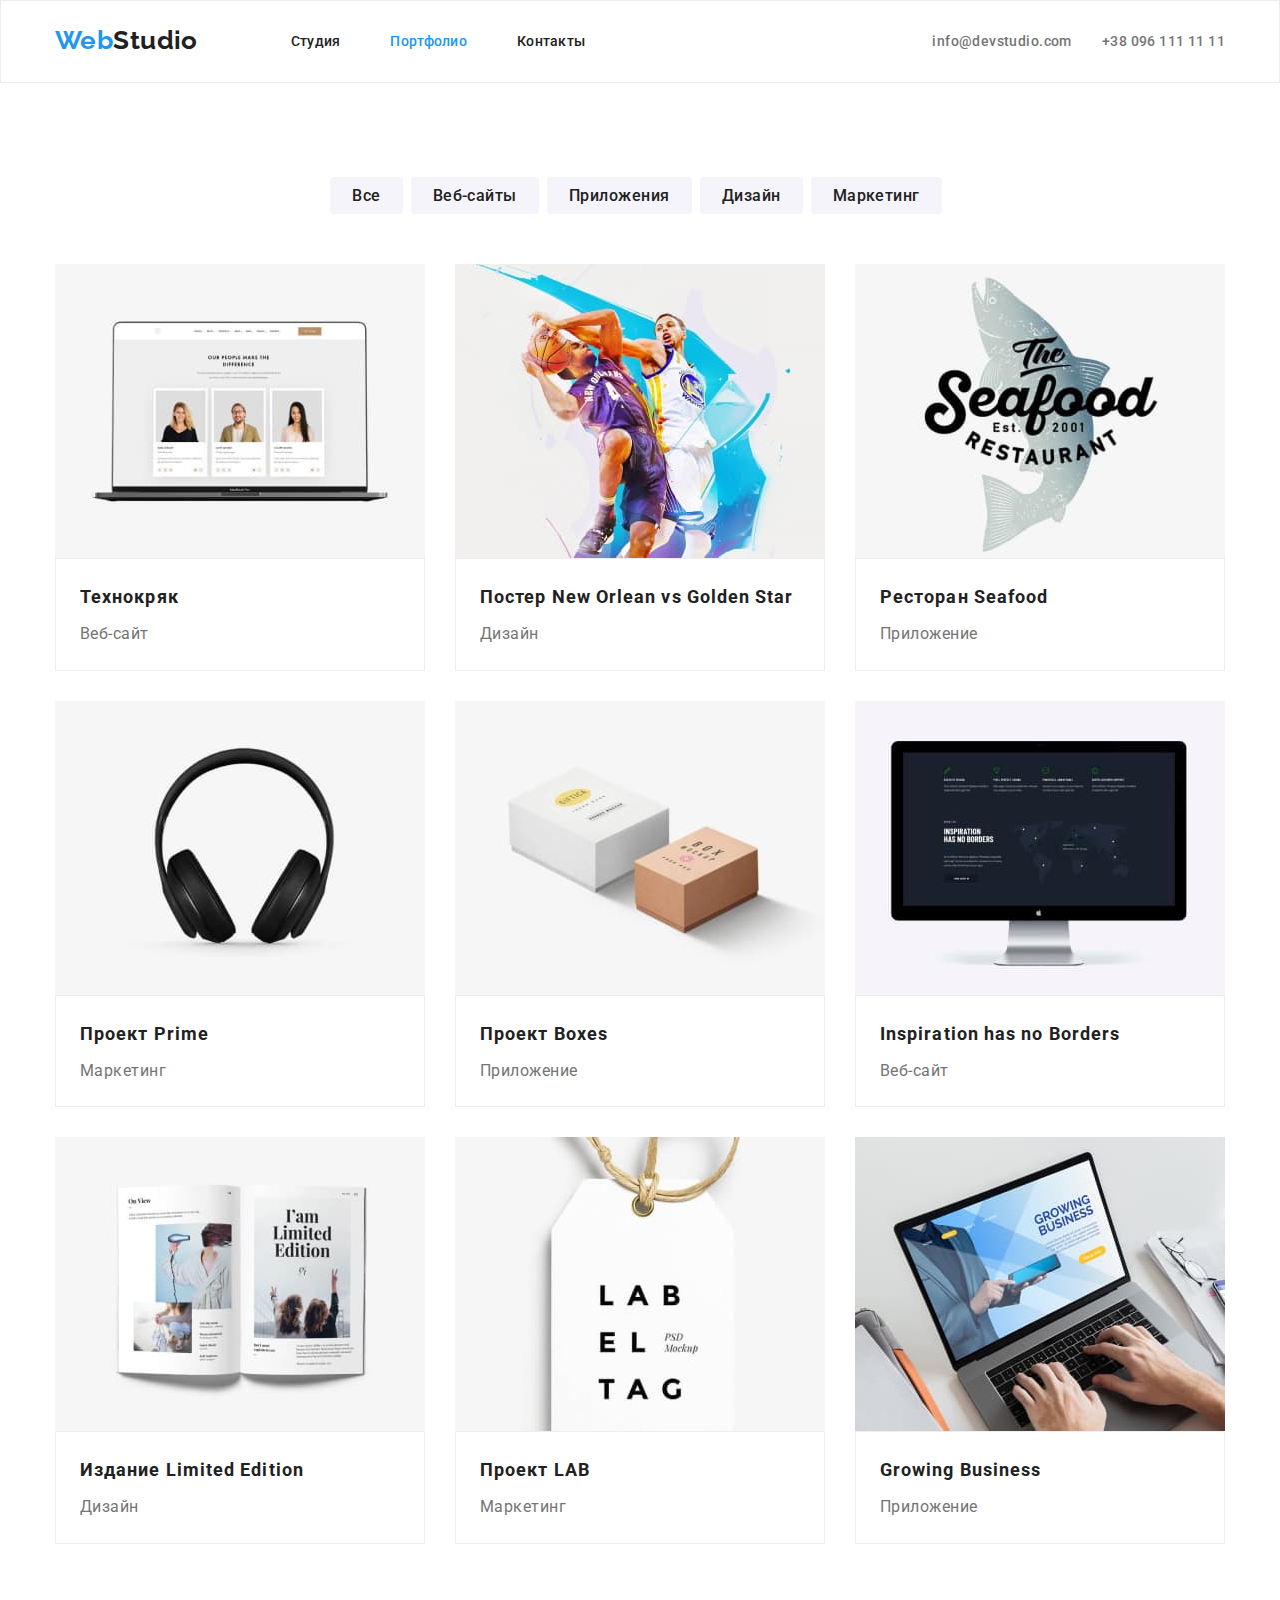
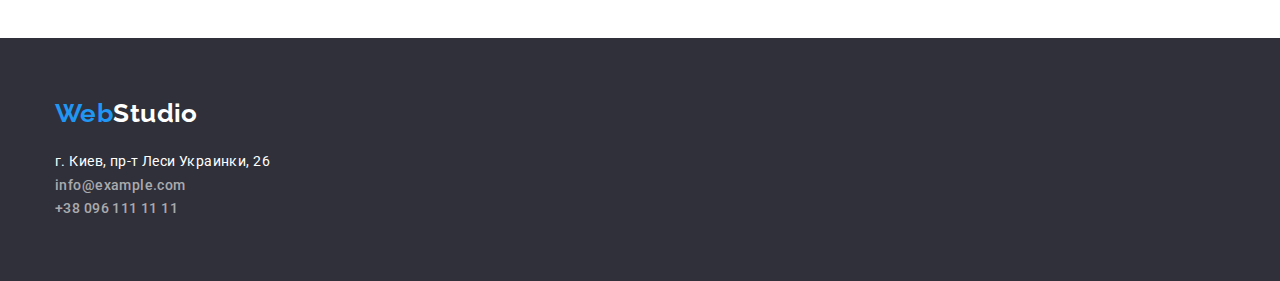
==== commit 439de264: "apdate 3.0" ====
--- a/portfolio.html
+++ b/portfolio.html
@@ -33,7 +33,7 @@
     <!--Main-->
     <main>
       <!--Navigation-->
-      <section class="portfolio">
+      <section class="section">
         <div class="container portfolio-container">
         <h1 hidden>Портфолио</h1>
       <div class="button-container">
--- a/css/styles.css
+++ b/css/styles.css
@@ -8,7 +8,7 @@
 
 
 
-  --items: 3;
+  --items: 3 4;
   --indent: 30px;
 }
 
@@ -51,7 +51,7 @@
 .card-set{
   display:flex;
   flex-wrap:wrap;
-  padding-top: 50px;
+  /* padding-top: 50px; */
   margin: calc(-1 * var(--indent) / 2); 
   
 }
@@ -85,11 +85,13 @@
 
 .header-list { 
     background-color: #fff;
+    border: 1px solid #ECECEC;
     
 }
 .header-container {
   display: flex;
   align-items: center;
+  
 }
 
 
@@ -252,14 +254,19 @@
   font-family: Roboto;
   font-size: 14px;
   line-height: 1.2;
-
-}
-
-
+  
+  
+
+}
+
+.text-li{
+  width:270px;
+}
 .grup-text{
   display: block;
   margin-top: 10px;
-  line-height: 24px;
+  line-height: 24px
+  
   
 }
 .section-title {
@@ -273,36 +280,10 @@
 
 
 /* Product */
-
-.product-container{
-  display: block;
-  margin-bottom: 94px;
-
-}
 .product-second {
   text-align: center;
- 
-}
-
-.about-item:not(:last-child){
-  margin-right: 30px; 
-}
-.about-img{
-  margin-top: 0px;
-  margin-bottom: 0;
-
-}
-
-
-.product-list{
-  display: flex;
-  margin-top: 50px;
-  
-}
-.product{
-  padding-top: 0;
-}
-  
+}
+
 .product-second,
 .comands-second {
   color: var(--title-text-color);
@@ -311,11 +292,9 @@
   font-size: 36px;
   line-height: 1.2;
   text-align: center;
-  
-}
- 
-/* Comands */
-
+  padding-bottom: 50px;
+  
+}
 .comands{
   background-color:var(--baground-comands);
 }
@@ -329,12 +308,6 @@
   text-align: center;
   margin-top: 30px;
 
-}
-
-.comands-list{
-    display: flex;
-    margin-top: 50px; 
-   
 }
 
 .comands-about-item{
@@ -345,20 +318,17 @@
   box-shadow: 0px 1px 3px rgba(0, 0, 0, 0.12), 0px 1px 1px rgba(0, 0, 0, 0.14), 0px 2px 1px rgba(0, 0, 0, 0.2);
   border-radius: 0px 0px 4px 4px;
 }
-
-.comands-about-item:not(:last-child){
-margin-right: 30px;
-}
-
 .text-com {
   color: var(--transparent-text);
   font-family: Roboto;
   font-size: 16px;
   line-height: 1.2;
   text-align: center;
-  padding-bottom: 30px;
-}
-/* Footer */
+  margin-bottom: 30px;
+}
+
+
+            /* Footer */
 .contact {
   background-color: var(--primary-text-color);
   padding-top: 60px;
@@ -368,12 +338,11 @@
 .adress {
   color: var(--background-position);
   font-family: Roboto;
-  font-style: 500;
   font-size: 14px;
   line-height: 1.77;
   font-style: normal;
   letter-spacing: 0.03em;
-  padding-bottom: 9px;
+  margin-bottom: 9px;
 }
 
 .adress .link:hover,
@@ -388,14 +357,17 @@
   font-weight: 500;
   font-size: 14px;
   font-style: normal;
-  line-height: 1.7;
-  padding-bottom: 9px;
- 
-}
+  line-height: 1.71;
+  letter-spacing: 0.03em;
+  margin-bottom: 9px; 
+}
+.contact-link:last-child {
+  margin-bottom: 0;
+}
+
 .contact .link:hover,
 .contact .link:focus {
-  color: var(--accent-color);
-  
+  color: var(--accent-color);  
 }
 
 .footer-container{
@@ -403,25 +375,46 @@
 }
 .footer-list{
   margin-top: 20px;
+}
+             /* Portfolio */
+
+
+.button-primary {
+  font-family: Roboto;
+  color: var(--title-text-color);
+  background: var(--baground-comands);
+  font-style: normal;
+  font-weight: 500;
+  font-size: 16px;
+  line-height: 1.6;
+  cursor: pointer;
+  text-align: center;
+  letter-spacing: 0.03em;
+  margin-right: 8px;
+  border-radius: 4px;
+  border: none;
+  display: inline-block;
+  padding: 6px 22px;
+}
+
+.button-primary:hover,
+.button-primary:focus {
+  background: var(--accent-color);
+  color: var(--background-position);
+}
+.button-container { 
+  display: flex;
+  justify-content:center;
+  padding-bottom: 50px;
  
- 
-
-}
-/* Portfolio */
-
-
-.portfolio-container { 
-  margin-top: 94px;
-  margin-bottom: 94px;
 }
 .portfolio-text {
-  color: var(--title-text-color)
+  color: var(--title-text-color);
   font-family: Roboto;
   font-weight: 700;
   font-size: 18px;
   line-height: 2;
-  letter-spacing: 0.03em;
-  
+  letter-spacing: 0.06em;
 }
 
 .portfolio-work {
@@ -430,47 +423,9 @@
   font-size: 16px;
   line-height: 1.9;
   letter-spacing: 0.03em;
-  padding-top:4px;
-
-}
-.button-primary {
-  font-family: Roboto;
-  color: var(--title-text-color);
-  background: var(--baground-comands);
-  font-weight: 500;
-  font-size: 16px;
-  line-height: 1.6;
-  cursor: pointer;
-  text-align: center;
-  letter-spacing: 0.03em;
-  margin-right: 8px;
-  border-radius: 4px;
-  border: none;
-  width: 145px;
-  height: 38px;
- 
-}
-
-.button-primary:hover,
-.button-primary:focus {
-  background: var(--accent-color);
-  color: var(--background-position);
-}
-.button-container { 
-  display: flex;
-  justify-content:center;
-
- 
-}
-
-.title-portfolio{
-  list-style: none;
-  box-sizing: border-box; 
-}
-
-
-.portfolio-text-work{
+  margin-top:4px;
+}
+.portfolio-text-work { 
   padding: 20px 24px;
   border: 1px solid #EEEEEE;
-  border-top: transparent;
 }